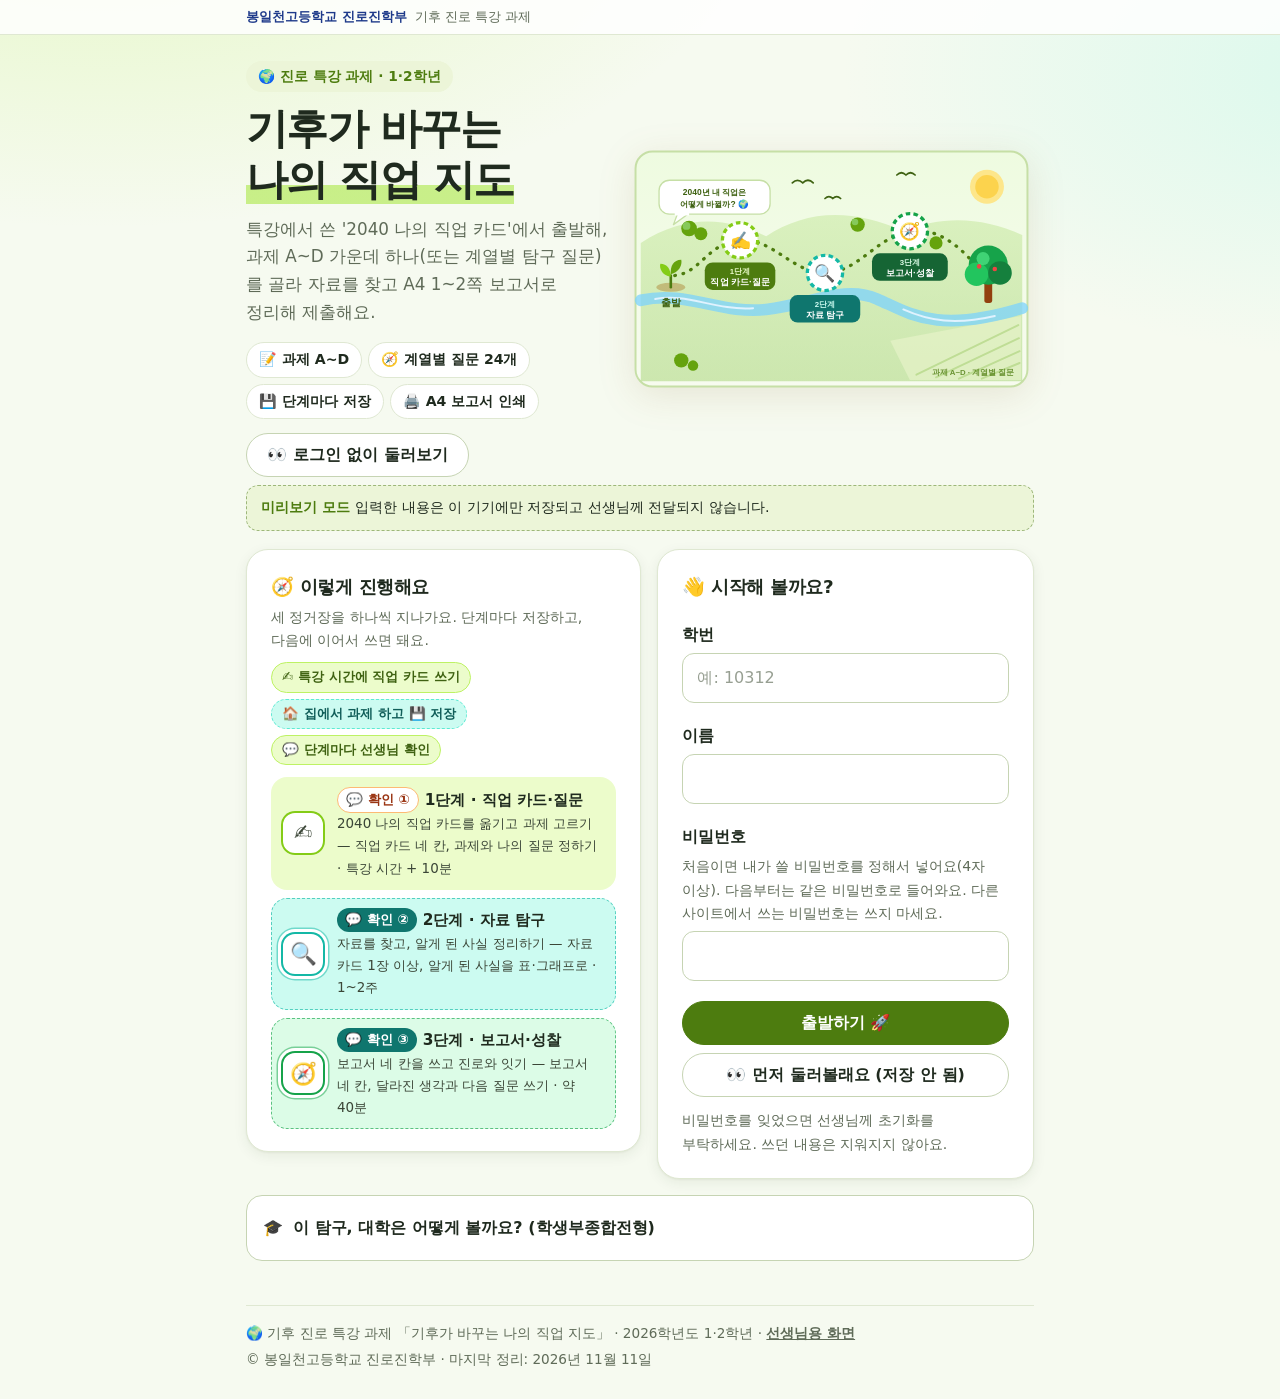
==== index.html @ 186a271d "기후 진로 특강 과제 제출 사이트 첫 버전 eco-report 구조를 바탕으로 특강 「기후가 바꾸는 나의 직업 지도」 과제(2040 직업 카드, 과제 A~D, 계열별 탐구 질문 2" ====
<!DOCTYPE html>
<html lang="ko">
<head>
<meta charset="utf-8">
<meta http-equiv="Content-Security-Policy" content="default-src 'self'; script-src 'self'; style-src 'self' 'unsafe-inline'; img-src 'self' data:; font-src 'self'; connect-src 'self' https://script.google.com https://script.googleusercontent.com; object-src 'none'; base-uri 'none'; form-action 'none'; frame-src 'none'">
<meta name="referrer" content="strict-origin-when-cross-origin">
<meta name="viewport" content="width=device-width, initial-scale=1, viewport-fit=cover">
<meta name="robots" content="noindex">
<title>기후 진로 특강 과제 · 기후가 바꾸는 나의 직업 지도</title>
<meta name="description" content="봉일천고 진로 특강 「기후가 바꾸는 나의 직업 지도」 과제: 2040 나의 직업 카드, 과제 A~D와 계열별 탐구 질문, 보고서 3단계 제출.">
<link rel="icon" href="img/favicon.svg?v=1" type="image/svg+xml">
<link rel="icon" href="img/favicon-32.png?v=1" sizes="32x32" type="image/png">
<link rel="apple-touch-icon" href="img/apple-touch-icon.png?v=1">
<meta name="theme-color" content="#4d7c0f">
<link rel="canonical" href="https://2023swhs3rd-a11y.github.io/climate/">
<meta property="og:type" content="website">
<meta property="og:title" content="기후 진로 특강 과제 · 봉일천고">
<meta property="og:description" content="2040 나의 직업 카드에서 출발해 ESG 보고서, 우리 지역 기후, 기사와 직업, 진로 로드맵 가운데 하나를 탐구하고 제출합니다.">
<meta property="og:url" content="https://2023swhs3rd-a11y.github.io/climate/">
<meta property="og:site_name" content="봉일천고 진로진학부">
<meta property="og:locale" content="ko_KR">
<meta property="og:image" content="https://2023swhs3rd-a11y.github.io/climate/og.png?v=1">
<meta property="og:image:width" content="1200">
<meta property="og:image:height" content="630">
<meta property="og:image:alt" content="기후 진로 특강 과제">
<meta name="twitter:card" content="summary_large_image">
<link rel="stylesheet" href="/assets/site.css?v=2">

<link rel="stylesheet" href="css/app.css?v=1">
</head>
<body>
<nav class="bon-bar" aria-label="진로진학부 사이트"><div class="bon-bar-in"><a href="/">봉일천고등학교 진로진학부</a><span aria-current="page">기후 진로 특강 과제</span></div></nav>
<div id="app" class="wrap"><noscript><p class="panel">이 페이지는 자바스크립트가 켜져 있어야 쓸 수 있어요.</p></noscript></div>
<footer class="wrap bon-footer noprint" id="foot">
  <p>🌍 기후 진로 특강 과제 「기후가 바꾸는 나의 직업 지도」 · 2026학년도 1·2학년 · <a id="footlink" href="#teacher">선생님용 화면</a></p>
  <p>© 봉일천고등학교 진로진학부 · 마지막 정리: 2026년 11월 11일</p>
</footer>

<script src="js/config.js?v=1"></script>
<script src="js/schema.js?v=1"></script>
<script src="js/samples.js?v=1"></script>
<script src="js/app.js?v=1"></script>
</body>
</html>
---- css/app.css ----
/* 기후 진로 특강 과제. 진로진학부 공통 값(/assets/site.css의 --bon-*)을 쓰고,
   1학년 '진로 빌드업 맵'(호박색)과 구별되도록 이끼·잎 색 바탕을 쓴다. 파일을 바로 열 때를 위해 같은 값을 대신 넣어 둔다. */
:root {
  --paper: #f6faf0; --card: #ffffff; --soft: #edf3e4; --subtle: #f4f8ee;
  --text: var(--bon-text, #1f2a1e); --body: #3b4637; --muted: #5f6b58;
  --line: #dfe8d2; --line-strong: #c6d4b3;
  --radius: 22px; --radius-md: 16px; --radius-sm: 12px;
  --shadow: 0 1px 2px rgba(30,60,20,.05), 0 4px 14px rgba(30,60,20,.07);
  /* 이 사이트의 대표색(버튼): 다른 서비스(뉴스 탐구 초록 #15803d 등)와 겹치지 않는 이끼색 */
  --acc: #4d7c0f; --acc-ink: #ffffff; --bon-accent: var(--acc);
  --acc-soft: #ecf5d8;
  --ok: #15803d; --ok-soft: #e9f7ee;
  --bad: #c2410c; --bad-soft: #fff0e8;
  --font: var(--bon-font, "Pretendard Variable", Pretendard, system-ui, -apple-system, "Apple SD Gothic Neo", "Malgun Gothic", "Noto Sans KR", sans-serif);
  color-scheme: light;
}
/* 단계 색: --c 진한 색(띠·점), --ci 글자 색, --cb 연한 바탕 */
/* 세 과제: 🌱 새싹(연두) → 🔍 물가(청록) → 🌳 숲(짙은 초록), 모두 과제라 점선 */
.c-s1 { --c: #84cc16; --ci: #3f6212; --cb: #ecfccb; }
.c-s2 { --c: #14b8a6; --ci: #115e59; --cb: #ccfbf1; }
.c-s3 { --c: #16a34a; --ci: #14532d; --cb: #dcfce7; }
@media (prefers-color-scheme: dark) {
  :root {
    --paper: #14161b; --card: #1b1e25; --soft: #232731; --subtle: #1f232b;
    --text: #eef0f4; --body: #cdd2db; --muted: #9aa3b2; --line: #2c313b; --line-strong: #3b414d;
    --shadow: none; --acc: #a3e635; --acc-ink: #162200; --acc-soft: #1f2a12;
    --ok: #4ade80; --ok-soft: #17291e; --bad: #fb923c; --bad-soft: #2e1f16;
    color-scheme: dark;
  }
  .c-s1 { --c: #a3e635; --ci: #bef264; --cb: #1d2912; }
  .c-s2 { --c: #2dd4bf; --ci: #5eead4; --cb: #10292a; }
  .c-s3 { --c: #4ade80; --ci: #86efac; --cb: #132a1b; }
}
* { box-sizing: border-box; }
html { -webkit-text-size-adjust: 100%; scroll-padding-top: 100px; }
body {
  margin: 0; color: var(--body); font-family: var(--font); font-size: 16px; line-height: 1.65;
  word-break: keep-all; overflow-wrap: anywhere; -webkit-font-smoothing: antialiased;
  background-color: var(--paper);
  background-image:
    radial-gradient(1100px 560px at 8% -12%, rgba(190, 242, 100, .30), transparent 60%),
    radial-gradient(900px 480px at 108% 8%, rgba(153, 246, 228, .30), transparent 60%);
  background-attachment: fixed;
}
@media (prefers-color-scheme: dark) { body { background-image: none; } }
body.has-bar { padding-bottom: 80px; }
button, input, textarea, select { font: inherit; color: inherit; }
a { color: var(--acc); }
h1, h2, h3, h4 { color: var(--text); }
.wrap { max-width: 820px; margin: 0 auto; padding: 0 16px; }
.wrap.wide { max-width: 1160px; }
body:not(.is-wide) .bon-bar { --bon-max: 820px; }
:focus-visible { outline: 3px solid color-mix(in srgb, var(--acc) 55%, transparent); outline-offset: 2px; }

/* 경로 줄·바닥글(공통 파일이 없을 때의 모양 포함) */
.bon-bar { background: color-mix(in srgb, var(--card) 85%, transparent); border-bottom: 1px solid var(--line); font-size: .82rem; line-height: 1.4; }
.bon-bar-in { max-width: var(--bon-max, 820px); margin: 0 auto; padding: 8px 16px; display: flex; align-items: center; gap: 8px; min-width: 0; }
.bon-bar a { font-weight: 700; text-decoration: none; color: var(--bon-brand, #1e3a8a); flex: none; }
.bon-bar span { color: var(--muted); min-width: 0; overflow: hidden; text-overflow: ellipsis; white-space: nowrap; }
/* 바닥글: 모든 줄을 본문과 같이 왼쪽에 맞춘다 */
.bon-footer { margin: 44px auto 28px; padding-top: 0; border-top: 0; color: var(--muted); font-size: .85rem; display: flex; flex-direction: column; align-items: flex-start; justify-content: flex-start; gap: 4px; text-align: left; }
.bon-footer::before { content: ""; align-self: stretch; height: 1px; background: var(--line); margin-bottom: 12px; }
.bon-footer p { margin: 0; }
.bon-footer a { color: inherit; font-weight: 700; }
body.is-wide #foot { max-width: 1160px; }

/* 첫 화면 */
.hero { display: grid; grid-template-columns: minmax(0, 1fr) minmax(0, 1.12fr); gap: 10px 22px; align-items: center; padding: 26px 0 8px; }
.hero .kick { display: inline-flex; align-items: center; gap: 6px; font-size: .86rem; font-weight: 700; color: var(--acc); background: var(--acc-soft); border-radius: 999px; padding: 4px 12px; }
.hero h1 { margin: 12px 0 10px; font-size: clamp(1.9rem, 4.8vw, 2.6rem); font-weight: 800; letter-spacing: -0.04em; line-height: 1.22; }
.hero h1 em { font-style: normal; background: linear-gradient(transparent 62%, color-mix(in srgb, #a3e635 55%, transparent) 62%); }
.hero p.lead { margin: 0; color: var(--muted); font-size: 1.05rem; }
.chips { display: flex; flex-wrap: wrap; gap: 6px; margin: 16px 0 0; padding: 0; list-style: none; }
.chips li { background: var(--card); border: 1px solid var(--line); border-radius: 999px; padding: 5px 12px; font-size: .88rem; font-weight: 600; color: var(--text); }
.hero .art { width: 100%; height: auto; display: block; filter: drop-shadow(0 8px 18px rgba(120, 80, 20, .12)); }
@media (max-width: 720px) { .hero { grid-template-columns: 1fr; padding-top: 14px; } .hero .art { order: -1; max-width: 360px; margin: 0 auto; } .hero h1 { margin-top: 10px; } }

.login { display: grid; grid-template-columns: minmax(0, 1.05fr) minmax(0, 1fr); gap: 16px; align-items: start; margin-top: 18px; }
.login .panel { margin: 0; }
.login h2 { font-size: 1.15rem; margin: 0 0 4px; letter-spacing: -0.02em; }
.flow { list-style: none; margin: 12px 0 0; padding: 0; display: grid; gap: 8px; }
.flow li { display: grid; grid-template-columns: 44px 1fr; gap: 0 12px; align-items: center; padding: 10px 14px 10px 10px; border-radius: var(--radius-md); background: var(--cb); }
.flow li .em { grid-row: span 2; display: grid; place-items: center; width: 44px; height: 44px; border-radius: 14px; background: var(--card); font-size: 1.35rem; box-shadow: inset 0 0 0 2px var(--c); }
.flow li b { color: var(--text); font-size: .96rem; }
.flow li b small { font-weight: 700; color: var(--ci); font-size: .78rem; margin-right: 6px; }
.flow li span { color: var(--body); font-size: .84rem; }

@media (max-width: 720px) { .login { grid-template-columns: 1fr; } .login .start { order: -1; } }

/* 머리 줄(로그인한 뒤) */
.top { display: flex; align-items: center; gap: 8px; flex-wrap: wrap; padding: 18px 0 10px; }
.top h1 { font-size: 1.25rem; font-weight: 800; letter-spacing: -0.03em; margin: 0; flex: 1; min-width: 200px; line-height: 1.3; }
.who { display: inline-flex; align-items: center; gap: 6px; font-size: .88rem; font-weight: 700; color: var(--text); background: var(--card); border: 1px solid var(--line); border-radius: 999px; padding: 5px 12px; }

/* 상자 */
.panel { background: var(--card); border: 1px solid var(--line); border-radius: var(--radius); box-shadow: var(--shadow); padding: 22px 24px; margin-bottom: 14px; }
.demo { background: var(--acc-soft); border: 1px dashed color-mix(in srgb, var(--acc) 45%, var(--line)); color: var(--text); border-radius: var(--radius-sm); padding: 10px 14px; font-size: .9rem; margin: 0 0 12px; }
.demo b { color: var(--acc); }
.note, .ex, .warn { border-radius: var(--radius-md); padding: 14px 16px; margin: 16px 0; font-size: .94rem; }
.note { background: var(--cb, var(--soft)); }
.note h4, .ex h4 { margin: 0 0 6px; font-size: .98rem; font-weight: 800; }
.note ul { margin: 0; padding-left: 20px; }
.note li { margin: 3px 0; }
.note li::marker { color: var(--c, var(--acc)); }
.note p { margin: 0; }
.ex { background: var(--subtle); border: 1.5px dashed var(--line-strong); }
.ex h4 { color: var(--muted); }
.ex p { margin: 4px 0; }
.ex p b { color: var(--text); }
.warn { background: var(--bad-soft); color: var(--text); }
.ico { margin-right: 6px; font-style: normal; }

/* 버튼(독서나눔 릴레이처럼 알약 모양) */
.btn { display: inline-flex; align-items: center; justify-content: center; gap: 6px; min-height: 44px; border: 1px solid var(--acc); background: var(--acc); color: var(--acc-ink); border-radius: 999px; padding: 0 20px; font-weight: 700; cursor: pointer; white-space: nowrap; transition: transform .12s ease, filter .12s ease; }
.btn:hover { filter: brightness(1.07); }
.btn:active { transform: translateY(1px); }
.btn.ghost { background: var(--card); color: var(--text); border-color: var(--line-strong); }
.btn.ghost:hover { filter: none; background: var(--soft); }
.btn.small { min-height: 36px; padding: 0 14px; font-size: .88rem; font-weight: 600; }
.btn.danger { background: var(--card); color: var(--bad); border-color: color-mix(in srgb, var(--bad) 40%, var(--line)); }
.btn.danger:hover { filter: none; background: var(--bad-soft); }
.btn:disabled { opacity: .55; cursor: default; filter: none; }

/* 입력칸 */
.fl { display: flex; align-items: center; gap: 6px; font-weight: 700; color: var(--text); margin: 20px 0 5px; font-size: .98rem; }
.req { font-size: .72rem; font-weight: 800; color: var(--ci, var(--acc)); background: var(--cb, var(--acc-soft)); border-radius: 999px; padding: 1px 8px; }
.hint { color: var(--muted); font-size: .88rem; margin: 0 0 6px; }
.tpl { display: inline-flex; gap: 6px; font-size: .88rem; color: var(--text); background: var(--cb, var(--soft)); border-radius: 10px; padding: 4px 10px; margin: 0 0 6px; }
.tpl::before { content: "✏️ 문장 틀"; font-weight: 800; color: var(--ci, var(--muted)); }
input[type=text], input[type=password], textarea, select { width: 100%; border: 1.5px solid var(--line-strong); border-radius: var(--radius-sm); padding: 11px 14px; background: var(--card); color: var(--text); font-size: 16px; }
input::placeholder, textarea::placeholder { color: color-mix(in srgb, var(--muted) 65%, transparent); }
input:focus, textarea:focus, select:focus { outline: none; border-color: var(--c, var(--acc)); box-shadow: 0 0 0 4px color-mix(in srgb, var(--c, var(--acc)) 20%, transparent); }
textarea { resize: vertical; min-height: 68px; line-height: 1.65; }

/* 진행 지도 */
.prog { display: flex; align-items: center; gap: 12px; flex-wrap: wrap; background: var(--card); border: 1px solid var(--line); border-radius: var(--radius-md); padding: 10px 16px; margin-bottom: 4px; box-shadow: var(--shadow); }
.prog b { color: var(--text); font-size: .95rem; }
.prog .cnt { color: var(--muted); font-size: .88rem; }
.prog .track { flex: 1 1 180px; display: grid; grid-template-columns: repeat(5, 1fr); gap: 4px; }
.prog .track i { height: 8px; border-radius: 99px; background: var(--soft); }
.prog .track i.on { background: var(--c); }
.prog .track i.half { background: linear-gradient(90deg, var(--c) 50%, var(--soft) 50%); }

/* 단계 이동 */
.nav { position: sticky; top: 0; z-index: 6; display: grid; grid-template-columns: repeat(5, minmax(0, 1fr)); gap: 6px; padding: 12px 0 10px; margin-bottom: 4px; background: color-mix(in srgb, var(--paper) 90%, transparent); backdrop-filter: blur(8px); }
.nav button { position: relative; display: grid; grid-template-columns: auto 1fr; align-items: center; gap: 0 8px; text-align: left; border: 1.5px solid var(--line); background: var(--card); border-radius: var(--radius-md); padding: 8px 10px; cursor: pointer; line-height: 1.3; min-width: 0; transition: transform .12s ease, border-color .12s ease; }
.nav button:hover { transform: translateY(-1px); border-color: var(--c); }
.nav button .em { grid-row: span 2; display: grid; place-items: center; width: 32px; height: 32px; border-radius: 10px; background: var(--cb); font-size: 1.05rem; }
.nav button b { font-size: .9rem; color: var(--text); white-space: nowrap; overflow: hidden; text-overflow: ellipsis; }
.nav button span { font-size: .75rem; color: var(--muted); white-space: nowrap; overflow: hidden; text-overflow: ellipsis; }
.nav button.s1 span { color: var(--ci); font-weight: 700; }
.nav button.s2 span { color: var(--ok); font-weight: 700; }
.nav button.s2::after { content: "✓"; position: absolute; top: -6px; right: -4px; width: 20px; height: 20px; border-radius: 50%; background: var(--ok); color: var(--card); font-size: .72rem; font-weight: 900; display: grid; place-items: center; box-shadow: 0 0 0 2px var(--paper); }
.nav button[aria-current=true] { border-color: var(--c); background: var(--cb); box-shadow: 0 0 0 1.5px var(--c) inset; }
.nav button[aria-current=true] .em { background: var(--card); }
@media (max-width: 600px) {
  .nav { gap: 5px; }
  .nav button { grid-template-columns: 1fr; justify-items: center; text-align: center; padding: 7px 2px 6px; gap: 2px; }
  .nav button .em { grid-row: auto; width: 30px; height: 30px; }
  .nav button b { font-size: .78rem; }
  .nav button span { font-size: .68rem; }
}

/* 단계 본문 */
.stage { border-top: 6px solid var(--c); }
.shead { display: grid; grid-template-columns: auto 1fr; gap: 4px 16px; align-items: center; margin-bottom: 4px; }
.shead .big { grid-row: span 3; display: grid; place-items: center; width: 64px; height: 64px; border-radius: 20px; background: var(--cb); font-size: 2rem; }
.tag { justify-self: start; display: inline-flex; align-items: center; font-size: .78rem; font-weight: 800; padding: 2px 10px; border-radius: 999px; color: var(--ci); background: var(--cb); }
.tag.hw { background: transparent; box-shadow: inset 0 0 0 1.5px var(--c); }
.shead h2 { margin: 0; font-size: 1.5rem; font-weight: 800; letter-spacing: -0.035em; line-height: 1.3; }
.shead p { margin: 0; color: var(--muted); font-size: .92rem; }
.shead p b { color: var(--body); }
@media (max-width: 520px) { .shead .big { width: 52px; height: 52px; font-size: 1.6rem; border-radius: 16px; } .shead h2 { font-size: 1.3rem; } }
h3.step { display: flex; align-items: center; flex-wrap: wrap; gap: 8px; font-size: 1.12rem; font-weight: 800; letter-spacing: -0.02em; margin: 32px 0 0; padding-top: 20px; border-top: 2px dotted var(--line-strong); }
h3.step .no { font-size: .8rem; font-weight: 800; color: var(--card); background: var(--c); border-radius: 999px; padding: 2px 10px; }
h3.step small { font-weight: 500; color: var(--muted); font-size: .86rem; }
.card { border: 1.5px solid var(--line); border-radius: var(--radius-md); margin: 18px 0; background: var(--card); overflow: hidden; }
.card > h4 { margin: 0; padding: 10px 16px; font-size: 1rem; font-weight: 800; background: var(--cb); color: var(--text); }
.card > div { padding: 0 16px 16px; }
.tfb { border-radius: var(--radius-md); padding: 12px 16px; margin: 16px 0 6px; background: var(--ok-soft); }
.tfb b { color: var(--ok); }
.tfb.wait { background: transparent; border: 1.5px dashed var(--line-strong); color: var(--muted); font-size: .9rem; }
details.ref { border-radius: var(--radius-md); padding: 12px 16px; margin: 16px 0; background: var(--cb); }
details.ref summary { cursor: pointer; font-weight: 800; color: var(--text); }
details.ref ol { margin: 8px 0; padding-left: 22px; }
.finish { display: grid; grid-template-columns: 84px 1fr; gap: 14px; align-items: center; background: linear-gradient(120deg, #ecfccb, #ccfbf1 55%, #dcfce7); border-radius: var(--radius); padding: 14px 18px; margin-bottom: 12px; }
.finish img { width: 84px; height: 84px; }
.finish b { display: block; font-size: 1.1rem; color: #1f2430; }
.finish span { color: #4b5160; font-size: .92rem; }

/* 아래 저장 줄 */
.bar { position: fixed; left: 0; right: 0; bottom: 0; z-index: 7; background: color-mix(in srgb, var(--card) 92%, transparent); backdrop-filter: blur(10px); border-top: 1px solid var(--line); }
.bar-in { max-width: 820px; margin: 0 auto; padding: 10px 16px; display: flex; gap: 8px; align-items: center; }
.state { flex: 1; font-size: .88rem; color: var(--muted); min-width: 0; }
.state.dirty { color: var(--bad); font-weight: 700; }
.state.ok { color: var(--ok); font-weight: 600; }
.toast { position: fixed; left: 50%; bottom: 92px; transform: translateX(-50%); background: var(--text); color: var(--card); padding: 11px 20px; border-radius: 999px; font-size: .95rem; font-weight: 600; z-index: 21; max-width: calc(100vw - 32px); box-shadow: 0 10px 28px rgba(0,0,0,.18); text-align: center; }
.toast.err { background: var(--bad); color: #fff; border-radius: 16px; }
.confetti { position: fixed; inset: 0; pointer-events: none; z-index: 20; overflow: hidden; }
.confetti i { position: absolute; top: -14px; width: 8px; height: 13px; border-radius: 2px; animation: fall 1.9s cubic-bezier(.25,.6,.4,1) forwards; }
@keyframes fall { to { transform: translate(var(--dx), 108vh) rotate(var(--rot)); } }

/* ── 수업·과제 구분 ── */
.klegend { display: flex; flex-wrap: wrap; gap: 6px; margin: 10px 0 0; font-size: .84rem; font-weight: 700; }
.klegend span { padding: 3px 10px; border-radius: 999px; }
.klegend .k-cls { background: #fff3e0; color: #9a3412; border: 1.5px solid #fdba74; }
.klegend .k-hw { background: #e8f1ff; color: #1e40af; border: 1.5px dashed #93b4f5; }
.kpill { display: inline-block; font-size: .72rem; font-weight: 800; border-radius: 999px; padding: 1px 8px; margin-right: 6px; vertical-align: 1px; }
.k-cls .kpill { color: #9a3412; background: #fff; border: 1.5px solid #fdba74; }
.k-hw .kpill { color: #fff; background: #3b6fd8; }
.flow li.k-hw { outline: 1.5px dashed color-mix(in srgb, var(--c) 65%, transparent); outline-offset: -1.5px; }
.flow li.k-hw .em { box-shadow: inset 0 0 0 2px var(--c), 0 0 0 3px var(--card), 0 0 0 4.5px color-mix(in srgb, var(--c) 50%, transparent); }
.nav button.k-hw { border-style: dashed; border-color: color-mix(in srgb, var(--c) 45%, var(--line)); background: color-mix(in srgb, var(--c) 5%, var(--card)); }
.nav button.k-hw[aria-current=true] { box-shadow: none; border-width: 2px; }
.stage.k-hw { border-top-style: dashed; background-image: repeating-linear-gradient(0deg, transparent 0 31px, color-mix(in srgb, var(--c) 6%, transparent) 31px 32px); }
.kband { margin-top: 10px; font-size: .9rem; color: var(--body); border-radius: 12px; padding: 8px 12px; grid-column: 1 / -1; }
.k-cls .kband { background: color-mix(in srgb, var(--c) 10%, var(--card)); border: 1.5px solid color-mix(in srgb, var(--c) 35%, transparent); }
.k-hw .kband { background: color-mix(in srgb, var(--c) 8%, var(--card)); border: 1.5px dashed color-mix(in srgb, var(--c) 55%, transparent); }
.kband b { color: var(--ci); }
@media (prefers-color-scheme: dark) {
  .klegend .k-cls { background: #2f1d12; color: #fdba74; border-color: #9a3412; }
  .klegend .k-hw { background: #172038; color: #a5b4fc; border-color: #3b4f9c; }
  .k-cls .kpill { background: transparent; color: #fdba74; border-color: #9a3412; }
}

/* ── 예시 보기 ── */
.exbox { margin: 2px 0 8px; }
.exbox summary { display: inline-flex; align-items: center; gap: 4px; cursor: pointer; list-style: none; font-size: .84rem; font-weight: 700; color: var(--ci, var(--acc)); background: var(--cb, var(--acc-soft)); border-radius: 999px; padding: 3px 12px; }
.exbox summary::-webkit-details-marker { display: none; }
.exbox[open] summary { margin-bottom: 6px; }
.exrow { display: grid; grid-template-columns: auto 1fr; gap: 4px 10px; align-items: start; background: var(--subtle); border: 1.5px dashed var(--line-strong); border-radius: 12px; padding: 8px 12px; margin: 0 0 6px; }
.exrow p { margin: 0; font-size: .92rem; color: var(--text); white-space: pre-wrap; }
.pchip { display: inline-flex; align-items: center; white-space: nowrap; font-size: .8rem; font-weight: 800; color: var(--text); background: var(--card); border: 1px solid var(--line-strong); border-radius: 999px; padding: 2px 10px; }
.pchip small { font-weight: 500; color: var(--muted); }
.people { display: flex; flex-wrap: wrap; align-items: center; gap: 6px 8px; margin: 14px 0; }
.people > b { font-size: .9rem; color: var(--text); margin-right: 2px; }
.people .pnote { flex-basis: 100%; color: var(--muted); font-size: .8rem; }

/* ── 추천 사이트 ── */
.links { background: var(--cb, var(--soft)); border-radius: var(--radius-md); padding: 14px 16px; margin: 16px 0; }
.links h4 { margin: 0 0 8px; font-size: .98rem; font-weight: 800; }
.lsec { margin-top: 8px; }
.lhead { margin: 0 0 4px; font-size: .8rem; font-weight: 800; color: var(--ci, var(--muted)); }
.links ul { list-style: none; margin: 0; padding: 0; display: grid; gap: 6px; }
.links li { display: grid; grid-template-columns: minmax(150px, auto) 1fr; gap: 2px 10px; align-items: baseline; background: var(--card); border-radius: 10px; padding: 7px 12px; }
.links li a { font-weight: 800; text-decoration: none; color: var(--ci, var(--acc)); }
.links li a:hover { text-decoration: underline; }
.links li span { font-size: .86rem; color: var(--body); }
.links.compact ul { display: flex; flex-wrap: wrap; }
.links.compact li { display: block; padding: 5px 12px; border-radius: 999px; }
@media (max-width: 560px) { .links li { grid-template-columns: 1fr; } }

/* ── 블룸 단계·대학 안내 ── */
.bloom, .college { border-radius: var(--radius-md); padding: 12px 16px; margin: 16px 0; background: var(--card); border: 1.5px solid var(--line-strong); }
.bloom summary, .college summary { cursor: pointer; font-weight: 800; color: var(--text); }
.bloom p, .college p { margin: 8px 0 0; font-size: .92rem; }
.blist { list-style: none; margin: 10px 0 0; padding: 0; display: grid; gap: 5px; }
.blist li { display: grid; grid-template-columns: 62px 128px 1fr auto; gap: 4px 10px; align-items: center; border-radius: 10px; padding: 7px 10px; background: var(--subtle); font-size: .9rem; }
.blist li.rec { background: var(--cb, var(--acc-soft)); box-shadow: inset 0 0 0 1.5px var(--c, var(--acc)); }
.blist b { color: var(--text); }
.blist .bd { color: var(--muted); font-size: .84rem; }
.blist .bq { color: var(--text); }
.blist em { font-style: normal; font-size: .74rem; font-weight: 800; color: var(--muted); white-space: nowrap; }
.blist li.rec em { color: var(--ci, var(--acc)); }
@media (max-width: 620px) { .blist li { grid-template-columns: 56px 1fr; } .blist .bq { grid-column: 1 / -1; } .blist em { grid-column: 2; justify-self: start; } }
.cgrid { display: grid; grid-template-columns: repeat(3, minmax(0, 1fr)); gap: 8px; margin-top: 10px; }
.cgrid > div { background: var(--subtle); border-radius: 12px; padding: 10px 12px; }
.cgrid b { color: var(--text); }
.cgrid p { margin: 4px 0 0; font-size: .86rem; }
.cgrid .here { color: var(--acc); font-weight: 600; }
.case { margin-top: 10px; background: var(--acc-soft); border-radius: 12px; padding: 10px 14px; }
.case b { color: var(--text); }
@media (max-width: 680px) { .cgrid { grid-template-columns: 1fr; } }

/* ── 인쇄용 보고서 ── */
.sheet + .sheet { margin-top: 18px; }
.phead { display: grid; grid-template-columns: repeat(4, auto); gap: 0; border: 1.5px solid var(--text); border-radius: 10px; overflow: hidden; margin: 6px 0 12px; font-size: .9rem; }
.phead span { padding: 6px 10px; border-right: 1px solid var(--line-strong); }
.phead span:nth-child(odd) { background: var(--soft); font-weight: 700; color: var(--text); }
.phead span.wide { grid-column: span 3; border-right: 0; border-top: 1px solid var(--line-strong); }
.phead span.wl { border-top: 1px solid var(--line-strong); }
.tview { margin-top: 14px; border: 1.5px solid var(--ok); border-radius: 12px; padding: 8px 12px; font-size: .9rem; }
.tview b { color: var(--ok); }
.tview p { margin: 3px 0; white-space: pre-wrap; }

.ptab { width: 100%; border-collapse: collapse; margin: 8px 0 6px; font-size: .9rem; }
.ptab th, .ptab td { border: 1px solid var(--line-strong); padding: 6px 10px; text-align: left; vertical-align: top; }
.ptab th { width: 86px; background: var(--soft); color: var(--text); font-weight: 700; white-space: nowrap; }
@media print { .ptab th { background: #f3f4f6 !important; } .ptab th, .ptab td { border-color: #bbb; } }
/* ── 둘러보기 ── */
.browse-btn { margin-top: 14px; }
.browsing { background: #eef6ff; border: 1.5px dashed #93b4f5; color: var(--text); border-radius: var(--radius-sm); padding: 10px 14px; font-size: .92rem; margin: 0 0 12px; }
.browsing b { color: #1e40af; }
.who.browse { background: #eef6ff; border-color: #93b4f5; color: #1e40af; }
.linkbtn { background: none; border: 0; padding: 0; color: var(--acc); font-weight: 700; text-decoration: underline; cursor: pointer; }
@media (prefers-color-scheme: dark) { .browsing, .who.browse { background: #172038; border-color: #3b4f9c; color: var(--text); } .browsing b { color: #a5b4fc; } }

/* ── 특기사항 예시·초안 ── */
.notebox { margin-top: 14px; border: 1.5px solid var(--line-strong); border-radius: var(--radius-md); padding: 14px 16px; background: var(--card); }
.nhead { display: flex; flex-wrap: wrap; gap: 4px 12px; align-items: baseline; }
.nhead b { color: var(--text); font-size: 1.02rem; }
.cnt { font-size: .82rem; color: var(--muted); }
.cnt.over { color: var(--bad); font-weight: 700; }
.ntext { margin: 10px 0 8px; line-height: 2; font-size: .98rem; color: var(--text); }
.ntext mark { color: inherit; border-radius: 4px; padding: 1px 2px; -webkit-box-decoration-break: clone; box-decoration-break: clone; }
.tag-motive { background: #fef3c7; } .tag-question { background: #e0f2fe; } .tag-process { background: #e0e7ff; } .tag-learn { background: #dcfce7; } .tag-next { background: #ffe4e6; }
@media (prefers-color-scheme: dark) { .tag-motive { background: #3a2f12; } .tag-question { background: #12303f; } .tag-process { background: #23264a; } .tag-learn { background: #163322; } .tag-next { background: #3a1820; } }
.nlegend { display: flex; flex-wrap: wrap; gap: 6px; margin: 0 0 8px; }
.nlegend span { font-size: .78rem; font-weight: 700; color: var(--text); border-radius: 999px; padding: 2px 10px; }
.nwhy { margin: 6px 0 10px; padding-left: 20px; font-size: .9rem; }
.nwhy li { margin: 3px 0; }
#tnote + .cnt { display: block; text-align: right; margin-top: 4px; }

/* ── 관리 탭 ── */
.admin { display: grid; gap: 14px; grid-template-columns: repeat(auto-fit, minmax(min(100%, 320px), 1fr)); align-items: start; }
.admin .panel { margin: 0; }
.admin h2 { margin: 0 0 6px; font-size: 1.12rem; }
.admin p { margin: 0 0 12px; font-size: .92rem; }
.arow { display: grid; grid-template-columns: 52px 1fr; gap: 6px 10px; align-items: center; margin: 0 0 10px; }
.arow label { font-weight: 700; color: var(--text); font-size: .92rem; }
.arow .hint { grid-column: 2; margin: 0; }
.danger-zone { border-color: color-mix(in srgb, var(--bad) 35%, var(--line)); }
.checklist { margin: 0 0 12px; padding-left: 20px; font-size: .9rem; }
.checklist li { margin: 4px 0; }

/* ── 휴대폰·태블릿 ── */
.bar-in { padding-bottom: calc(10px + env(safe-area-inset-bottom, 0px)); }
body.has-bar { padding-bottom: calc(80px + env(safe-area-inset-bottom, 0px)); }

/* 터치 대상: 손가락으로 누르기 쉽게 40px 안팎으로 */
.exbox summary { min-height: 36px; padding: 4px 14px; }
.bloom summary, .college summary { min-height: 40px; display: flex; align-items: center; gap: 4px; }
.links li a { display: inline-flex; align-items: center; min-height: 36px; }
.bloom .hint a, .college .hint a { display: inline-flex; align-items: center; min-height: 36px; padding: 0 12px; margin: 4px 4px 0 0; border: 1px solid var(--line-strong); border-radius: 999px; background: var(--card); text-decoration: none; font-weight: 700; }
.chk input[type=checkbox] { width: 24px; height: 24px; }
.linkbtn { min-height: 32px; }

/* ── 눌러서 고르는 버튼 묶음 ── */
.seg { display: flex; flex-wrap: wrap; gap: 6px; }
.seg button { min-height: 40px; padding: 0 14px; border-radius: 999px; border: 1.5px solid var(--line-strong); background: var(--card); color: var(--text); font-weight: 600; font-size: .92rem; cursor: pointer; }
.seg button:hover { border-color: var(--c, var(--acc)); }
.seg button.on { background: var(--c, var(--acc)); border-color: var(--c, var(--acc)); color: #fff; font-weight: 800; box-shadow: 0 2px 6px color-mix(in srgb, var(--c, var(--acc)) 35%, transparent); }
@media (prefers-color-scheme: dark) { .seg button.on { color: #111; } }
.rub .seg button { min-height: 36px; padding: 0 12px; font-size: .86rem; }

/* ── 단어 고르기·질문 틀 버튼 ── */
.pick { display: flex; flex-wrap: wrap; align-items: center; gap: 6px; margin-top: 8px; }
.plabel { font-size: .8rem; font-weight: 700; color: var(--muted); margin-right: 2px; }
.pick button { min-height: 34px; padding: 0 12px; border-radius: 999px; border: 1px dashed color-mix(in srgb, var(--c, var(--acc)) 55%, var(--line)); background: var(--cb, var(--soft)); color: var(--ci, var(--text)); font-size: .86rem; font-weight: 600; cursor: pointer; }
.pick button:hover { border-style: solid; }

/* ── 🌱 기본 완성 / 🚀 도전 ── */
.levels { display: grid; grid-template-columns: minmax(0, 1fr) minmax(0, 1fr); gap: 10px; margin: 14px 0 4px; }
.lv { border-radius: var(--radius-md); padding: 12px 14px; font-size: .9rem; }
.lv b { color: var(--text); font-size: .95rem; }
.lv ul { margin: 6px 0 0; padding: 0; list-style: none; }
.lv li { position: relative; padding-left: 24px; margin: 4px 0; }
.lv.base { background: color-mix(in srgb, var(--ok) 8%, var(--card)); border: 1.5px solid color-mix(in srgb, var(--ok) 30%, transparent); }
.lv.base li::before { content: "○"; position: absolute; left: 2px; color: var(--muted); font-weight: 800; }
.lv.base li.ok { color: var(--muted); text-decoration: line-through; text-decoration-color: color-mix(in srgb, var(--ok) 60%, transparent); }
.lv.base li.ok::before { content: "✓"; color: var(--ok); }
.lcnt { margin-left: 8px; font-size: .84rem; font-weight: 800; color: var(--ok); }
.lv.more { background: #f3f0ff; border: 1.5px dashed #b9a8f5; }
.lv.more li::before { content: "★"; position: absolute; left: 3px; color: #8b5cf6; }
@media (prefers-color-scheme: dark) { .lv.more { background: #1f1a35; border-color: #5b4ba0; } }
@media (max-width: 640px) { .levels { grid-template-columns: 1fr; } }
.req.ch { color: #6d28d9; background: #f3f0ff; }
.fwrap.challenge { margin-top: 18px; padding: 2px 14px 14px; border-radius: var(--radius-md); background: #f8f6ff; border: 1.5px dashed #c4b5fd; }
@media (prefers-color-scheme: dark) { .req.ch { color: #c4b5fd; background: #2a2245; } .fwrap.challenge { background: #1d1930; border-color: #5b4ba0; } }

/* ── 교사 로그인: 가운데 ── */
.tlogin { max-width: 440px; margin: 40px auto 0; text-align: center; }
.tlogin .lock { font-size: 2.4rem; line-height: 1; }
.tlogin h1 { margin: 10px 0 6px; font-size: 1.4rem; letter-spacing: -0.03em; }
.tlogin .hint { text-align: center; }
.tlogin form { text-align: left; margin-top: 16px; }
.tlogin .demo { text-align: left; }

/* 좁은 화면: 저장 상태 글은 버튼 위 한 줄로, 버튼은 같은 너비로 */
@media (max-width: 560px) {
  .bar-in { flex-wrap: wrap; row-gap: 4px; padding-top: 6px; }
  .bar-in .state { flex-basis: 100%; text-align: center; font-size: .8rem; }
  .bar-in .btn { flex: 1 1 0; padding: 0 10px; min-width: 0; }
  body.has-bar { padding-bottom: calc(108px + env(safe-area-inset-bottom, 0px)); }
}

/* ── 🔗 이전 활동과 이어 보기 ── */
.linkhead { margin: 24px 0 0; padding: 14px 16px; border-radius: var(--radius-md) var(--radius-md) 0 0; background: #e6f7f5; border: 1.5px solid #8fd6cc; border-bottom: 0; }
.linkhead h4 { margin: 0 0 6px; display: flex; align-items: center; flex-wrap: wrap; gap: 6px; font-size: 1.02rem; font-weight: 800; }
.linkhead p { margin: 0; font-size: .92rem; }
.lkex { margin-top: 8px; background: var(--card); border-radius: 10px; padding: 8px 12px; }
.lkex p { margin: 2px 0; font-size: .88rem; }
.lkex b { color: #0f766e; }
.req.lk { color: #0f766e; background: #ccf1ec; }
.fwrap.linked { padding: 2px 16px 14px; background: #f2fbfa; border-left: 1.5px solid #8fd6cc; border-right: 1.5px solid #8fd6cc; }
.fwrap.linked .fl { margin-top: 14px; }
.linkhead ~ .fwrap.linked + .fwrap:not(.linked) { margin-top: 0; }
.fwrap.linked:has(+ .fwrap:not(.linked)) { border-bottom: 1.5px solid #8fd6cc; border-radius: 0 0 var(--radius-md) var(--radius-md); margin-bottom: 8px; }
@media (prefers-color-scheme: dark) {
  .linkhead { background: #12302c; border-color: #2c6b62; } .lkex b { color: #5eead4; }
  .req.lk { color: #5eead4; background: #163a35; } .fwrap.linked { background: #10241f; border-color: #2c6b62; }
  .fwrap.linked:has(+ .fwrap:not(.linked)) { border-bottom-color: #2c6b62; }
}
.tag-link { background: #ccf1ec; }
@media (prefers-color-scheme: dark) { .tag-link { background: #163a35; } }

/* 읽기 전용 보기 */
.view h3 { font-size: 1.02rem; margin: 24px 0 8px; display: flex; align-items: center; gap: 8px; flex-wrap: wrap; }
.view h3 .em { display: grid; place-items: center; width: 30px; height: 30px; border-radius: 10px; background: var(--cb); font-size: 1rem; }
.view h3 small { font-weight: 500; font-size: .82rem; color: var(--muted); }
.view dl { margin: 0; display: grid; grid-template-columns: 200px 1fr; border: 1px solid var(--line); border-radius: var(--radius-sm); overflow: hidden; }
.view dt, .view dd { margin: 0; padding: 8px 12px; border-bottom: 1px solid var(--line); font-size: .93rem; }
.view dl > :nth-last-child(-n+2) { border-bottom: 0; }
.view dt { background: var(--cb, var(--subtle)); font-weight: 600; color: var(--text); }
.view dd { white-space: pre-wrap; }
.view dd.empty { color: var(--muted); }

/* 교사 화면 */
.tools { display: flex; gap: 8px; flex-wrap: wrap; align-items: center; margin-bottom: 12px; }
.tools select { width: auto; min-width: 150px; border-radius: 999px; }
.tabs { display: flex; gap: 6px; flex-wrap: wrap; }
.tabs button { border: 1px solid var(--line-strong); background: var(--card); color: var(--text); padding: 7px 16px; border-radius: 999px; cursor: pointer; font-weight: 700; font-size: .92rem; }
.tabs button[aria-selected=true] { background: var(--text); border-color: var(--text); color: var(--card); }
.tblwrap { overflow-x: auto; margin: 0 -8px; padding: 0 8px; }
table.st { border-collapse: collapse; width: 100%; font-size: .92rem; min-width: 840px; }
table.st th, table.st td { border-bottom: 1px solid var(--line); padding: 9px 8px; text-align: center; white-space: nowrap; }
table.st th { color: var(--muted); font-size: .8rem; font-weight: 700; }
table.st th .em { display: block; font-size: 1.05rem; }
table.st td.l, table.st th.l { text-align: left; }
table.st td.l:nth-child(-n+2) { color: var(--text); font-weight: 600; }
table.st td.q { white-space: normal; text-align: left; min-width: 220px; max-width: 380px; }
table.st tr.row { cursor: pointer; }
table.st tr.row:hover { background: var(--subtle); }
table.st tr.sel { background: var(--acc-soft); }
.s0 { color: var(--muted); } .s1 { color: var(--acc); font-weight: 700; } .s2 { color: var(--ok); font-weight: 700; }
.legend { font-size: .84rem; color: var(--muted); margin: 10px 0 0; }
.dhead { display: flex; align-items: center; gap: 10px; flex-wrap: wrap; margin-bottom: 6px; }
.dhead h2 { margin: 0; flex: 1; font-size: 1.25rem; letter-spacing: -0.02em; }
.tgrid { display: grid; grid-template-columns: 1fr 1fr; gap: 18px; }
.sub { font-weight: 800; color: var(--text); margin: 12px 0 4px; font-size: .95rem; }
.chk { display: flex; align-items: center; gap: 8px; font-weight: 700; color: var(--text); margin-top: 14px; }
.chk input { width: 20px; height: 20px; accent-color: var(--ok); }
.rub { display: grid; grid-template-columns: 100px 1fr; gap: 6px 10px; align-items: center; margin-top: 8px; }
.rub span { font-weight: 600; color: var(--text); font-size: .93rem; }
.sumcard { background: var(--card); border: 1px solid var(--line); border-radius: var(--radius-md); padding: 14px 18px; margin-bottom: 10px; box-shadow: var(--shadow); }
.sumcard h4 { margin: 0 0 4px; font-size: 1.02rem; }
.sumcard h4 small { font-weight: 700; color: var(--acc); font-size: .84rem; margin-left: 6px; }
.sumcard p { margin: 4px 0; font-size: .93rem; white-space: pre-wrap; }
.sumcard p b { color: var(--text); }
.sumcard .progline { font-size: .82rem; color: var(--muted); margin: 0 0 8px; white-space: normal; }
@media (max-width: 720px) { .tgrid { grid-template-columns: 1fr; } .view dl { grid-template-columns: 1fr; } .view dt { border-bottom: 0; padding-bottom: 2px; } .panel { padding: 18px 16px; } }
@media (prefers-reduced-motion: reduce) { * { transition: none !important; animation: none !important; } }
@media print {
  body { background: #fff !important; color: #111; font-size: 10.5pt; padding: 0 !important; }
  .noprint, .bar, .nav, .prog, .toast, .demo, .bon-bar, .bon-footer, .confetti { display: none !important; }
  .wrap, .wrap.wide { max-width: none; padding: 0; }
  .panel { border: 0; padding: 0; box-shadow: none; }
  .sheet { break-after: page; }
  .sheet:last-child { break-after: auto; }
  .sheet + .sheet { margin-top: 0; }
  .view h3 { break-after: avoid; }
  .view dt, .view dd { break-inside: avoid; }
  .view h3 .em { background: none; }
  .view dt { background: #f3f4f6 !important; }
  .phead span:nth-child(odd) { background: #f3f4f6 !important; }
}

/* ---------- 진행 흐름 띠 ---------- */
.klegend .k-cls { background: #ecfccb; color: #3f6212; border: 1.5px solid #bef264; }
.klegend .k-hw { background: #ccfbf1; color: #115e59; border: 1.5px dashed #5eead4; }
.k-hw .kpill { color: #fff; background: #0f766e; }
@media (prefers-color-scheme: dark) {
  .klegend .k-cls { background: #1d2912; color: #bef264; border-color: #4d7c0f; }
  .klegend .k-hw { background: #10292a; color: #5eead4; border-color: #0f766e; }
}
/* ---------- 주제 고르기 ---------- */
.topics { margin: 14px 0 6px; padding: 16px; border-radius: var(--radius-md); background: var(--subtle); border: 1.5px solid var(--line-strong); }
.topics h4 { margin: 0 0 10px; font-size: 1.05rem; display: flex; flex-wrap: wrap; align-items: baseline; gap: 4px 8px; }
.topics h4 small { color: var(--muted); font-weight: 500; font-size: .82rem; }
.ttabs { display: flex; flex-wrap: wrap; gap: 6px; margin-bottom: 12px; }
.ttabs button { border: 1.5px solid var(--line-strong); background: var(--card); border-radius: 999px; padding: 8px 14px; font-weight: 700; font-size: .9rem; cursor: pointer; min-height: 40px; }
.ttabs button[aria-selected="true"] { background: var(--acc); border-color: var(--acc); color: var(--acc-ink); }
.tlist { display: grid; grid-template-columns: repeat(auto-fill, minmax(300px, 1fr)); gap: 12px; }
.tcard { background: var(--card); border: 1.5px solid var(--line); border-radius: var(--radius-md); padding: 14px; display: flex; flex-direction: column; gap: 8px; box-shadow: var(--shadow); }
.tcard.on { border-color: var(--acc); box-shadow: 0 0 0 3px color-mix(in srgb, var(--acc) 25%, transparent); }
.tcard h5 { margin: 0; font-size: 1rem; color: var(--text); line-height: 1.4; display: flex; gap: 6px; align-items: flex-start; flex-wrap: wrap; }
.tcard h5 .em { font-size: 1.25rem; line-height: 1.1; }
.tcard .picked { margin-left: auto; font-size: .75rem; background: var(--acc); color: var(--acc-ink); border-radius: 999px; padding: 2px 8px; }
.tcard .tm { margin: 0; display: flex; flex-wrap: wrap; gap: 4px; }
.tcard .tm span { font-size: .74rem; font-weight: 700; color: var(--muted); background: var(--soft); border-radius: 6px; padding: 2px 7px; }
.tq { border-radius: var(--radius-sm); padding: 8px 10px; font-size: .9rem; }
.tq b { font-size: .8rem; }
.tq p { margin: 2px 0 0; }
.tq.basic { background: #f3fbe4; border: 1px solid #d9f0b0; }
.tq.basic b { color: #3f6212; }
.tq.deep { background: #e9f7ef; border: 1px solid #b7e4c7; }
.tq.deep b { color: #14532d; }
.tmore summary { cursor: pointer; font-size: .85rem; font-weight: 700; color: var(--muted); }
.tmore p { margin: 6px 0 0; font-size: .86rem; }
.tbtns { display: flex; gap: 6px; margin-top: auto; }
.tbtns .btn { flex: 1; }
@media (prefers-color-scheme: dark) {
  .tq.basic { background: #1d2912; border-color: #3f6212; } .tq.basic b { color: #bef264; }
  .tq.deep { background: #132a1b; border-color: #166534; } .tq.deep b { color: #86efac; }
}
@media (max-width: 560px) { .tlist { grid-template-columns: 1fr; } .topics { padding: 12px; } }
/* ---------- 과제 3: 앞에서 쓴 내용 ---------- */
.refdl { margin: 8px 0 10px; display: grid; grid-template-columns: 120px 1fr; gap: 6px 12px; font-size: .92rem; }
.refdl dt { font-weight: 700; color: var(--text); }
.refdl dd { margin: 0; white-space: pre-wrap; }
.refdl dd.empty { color: var(--muted); }
@media (max-width: 560px) { .refdl { grid-template-columns: 1fr; } .refdl dd { margin-bottom: 6px; } }
@media print { .topics { display: none; } }
.tcard .ttip { margin: 0; font-size: .86rem; color: var(--muted); }
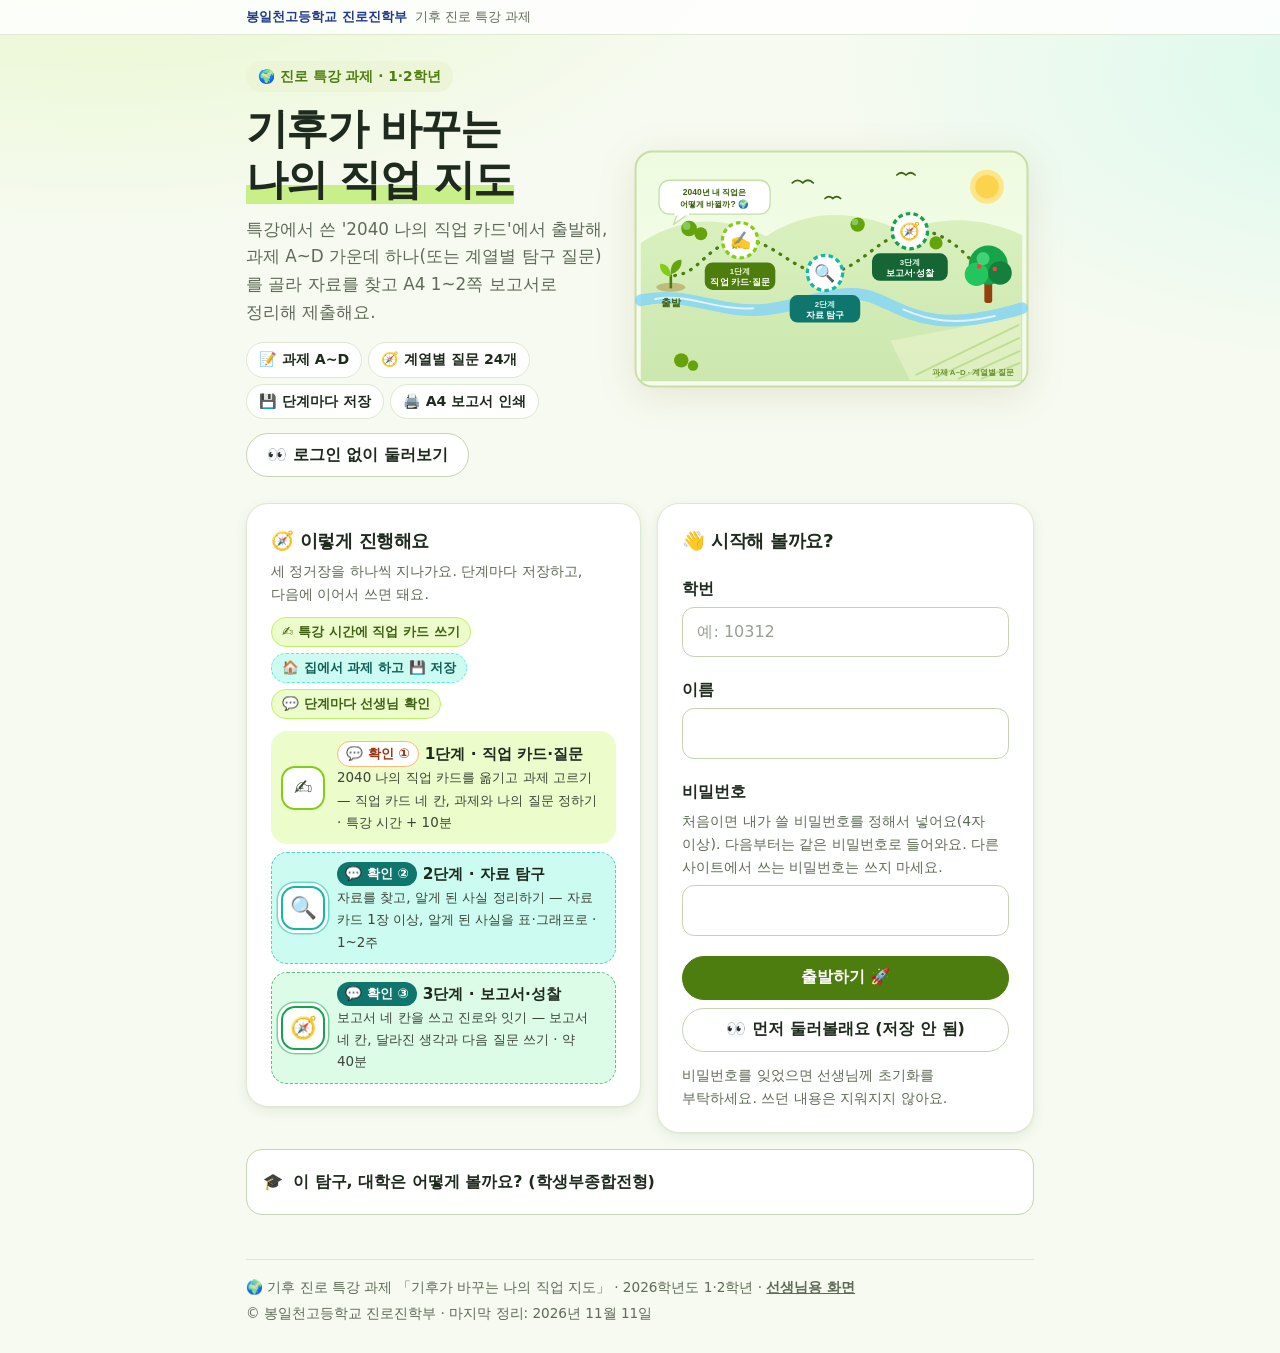
==== commit a1677d1b: "웹 앱 주소 연결(미리보기 모드 끝) Co-Authored-By: Claude Opus 5.5 <noreply@anthropic.com> Claude-Session: https:/" ====
--- a/index.html
+++ b/index.html
@@ -36,7 +36,7 @@
   <p>© 봉일천고등학교 진로진학부 · 마지막 정리: 2026년 11월 11일</p>
 </footer>
 
-<script src="js/config.js?v=1"></script>
+<script src="js/config.js?v=2"></script>
 <script src="js/schema.js?v=1"></script>
 <script src="js/samples.js?v=1"></script>
 <script src="js/app.js?v=1"></script>
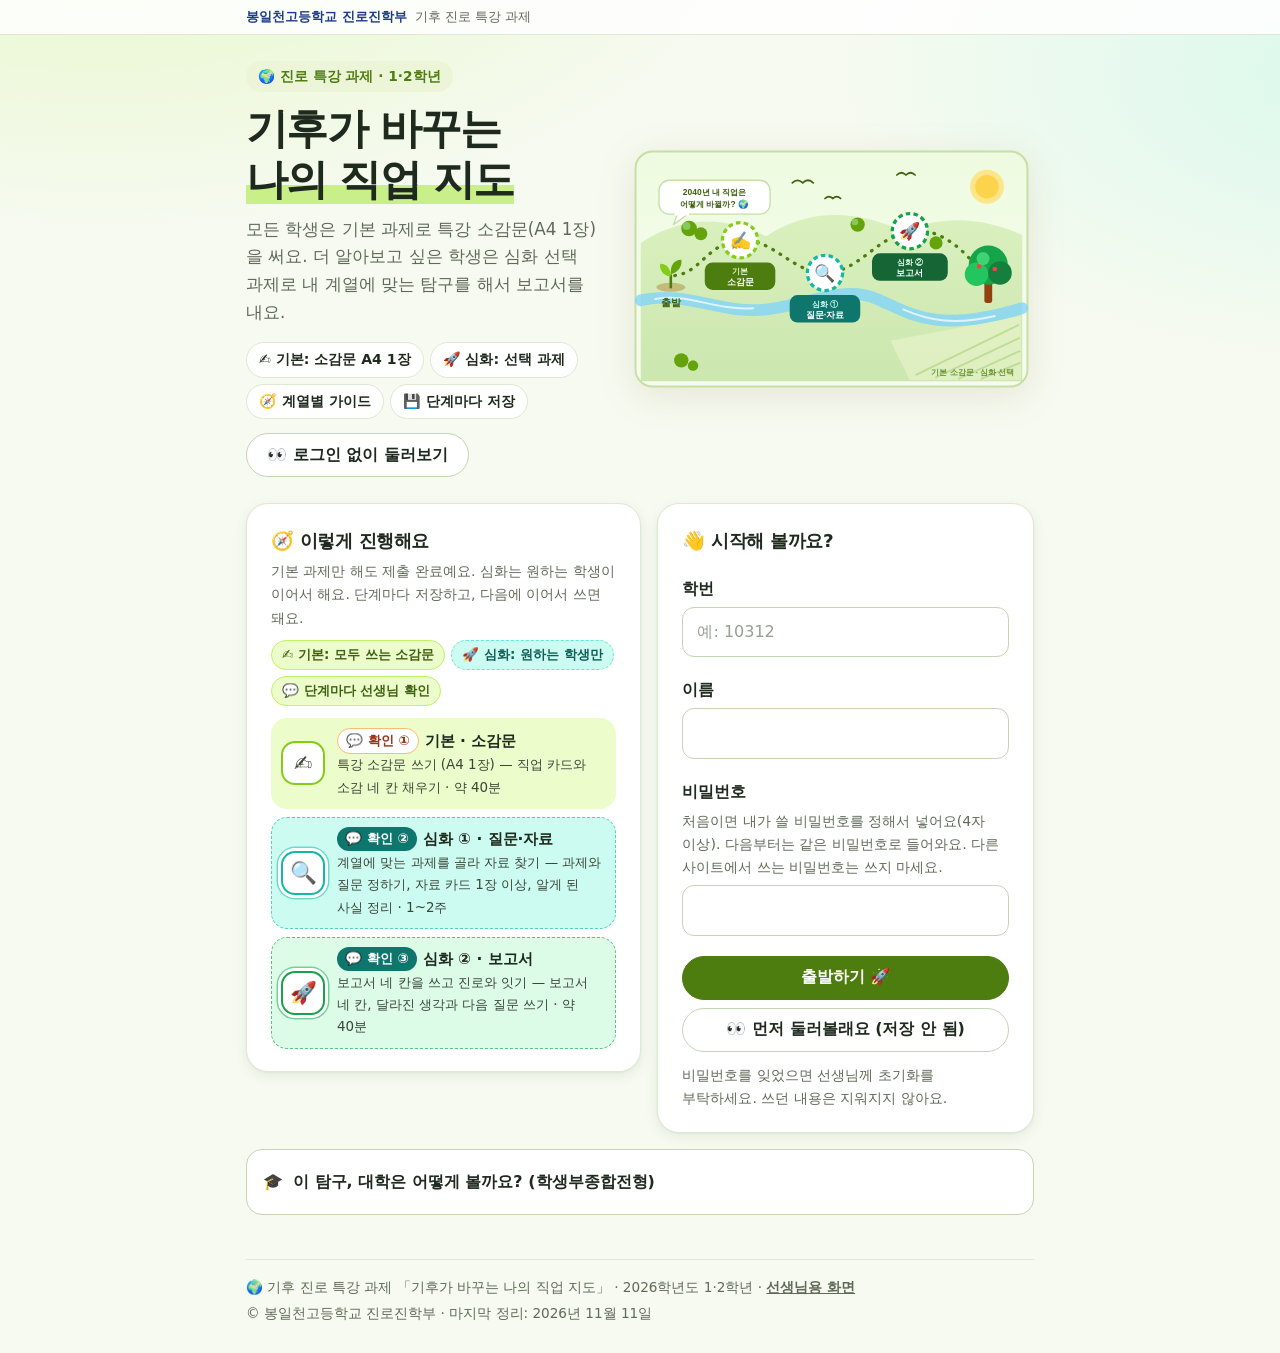
==== commit cfc978f9: "기본 소감문 + 심화 선택 과제로 구조 변경 기본 과제(모든 학생): 직업 카드와 소감 네 칸, A4 1장 분량. 심화 선택: 계열별 활동 가이드, 과제 A~E, 자료 탐구와 보고" ====
--- a/index.html
+++ b/index.html
@@ -19,14 +19,14 @@
 <meta property="og:url" content="https://2023swhs3rd-a11y.github.io/climate/">
 <meta property="og:site_name" content="봉일천고 진로진학부">
 <meta property="og:locale" content="ko_KR">
-<meta property="og:image" content="https://2023swhs3rd-a11y.github.io/climate/og.png?v=1">
+<meta property="og:image" content="https://2023swhs3rd-a11y.github.io/climate/og.png?v=2">
 <meta property="og:image:width" content="1200">
 <meta property="og:image:height" content="630">
 <meta property="og:image:alt" content="기후 진로 특강 과제">
 <meta name="twitter:card" content="summary_large_image">
 <link rel="stylesheet" href="/assets/site.css?v=2">
 
-<link rel="stylesheet" href="css/app.css?v=1">
+<link rel="stylesheet" href="css/app.css?v=2">
 </head>
 <body>
 <nav class="bon-bar" aria-label="진로진학부 사이트"><div class="bon-bar-in"><a href="/">봉일천고등학교 진로진학부</a><span aria-current="page">기후 진로 특강 과제</span></div></nav>
@@ -37,8 +37,8 @@
 </footer>
 
 <script src="js/config.js?v=2"></script>
-<script src="js/schema.js?v=1"></script>
-<script src="js/samples.js?v=1"></script>
-<script src="js/app.js?v=1"></script>
+<script src="js/schema.js?v=2"></script>
+<script src="js/samples.js?v=2"></script>
+<script src="js/app.js?v=2"></script>
 </body>
 </html>
--- a/css/app.css
+++ b/css/app.css
@@ -512,3 +512,7 @@
 @media (max-width: 560px) { .refdl { grid-template-columns: 1fr; } .refdl dd { margin-bottom: 6px; } }
 @media print { .topics { display: none; } }
 .tcard .ttip { margin: 0; font-size: .86rem; color: var(--muted); }
+.tguide details.tg { border-top: 1px solid var(--line); padding: 8px 0; }
+.tguide details.tg summary { cursor: pointer; font-weight: 700; }
+.tguide details.tg ol { margin: 8px 0 6px; padding-left: 22px; }
+.tguide details.tg p { margin: 4px 0 0; font-size: .92rem; }
